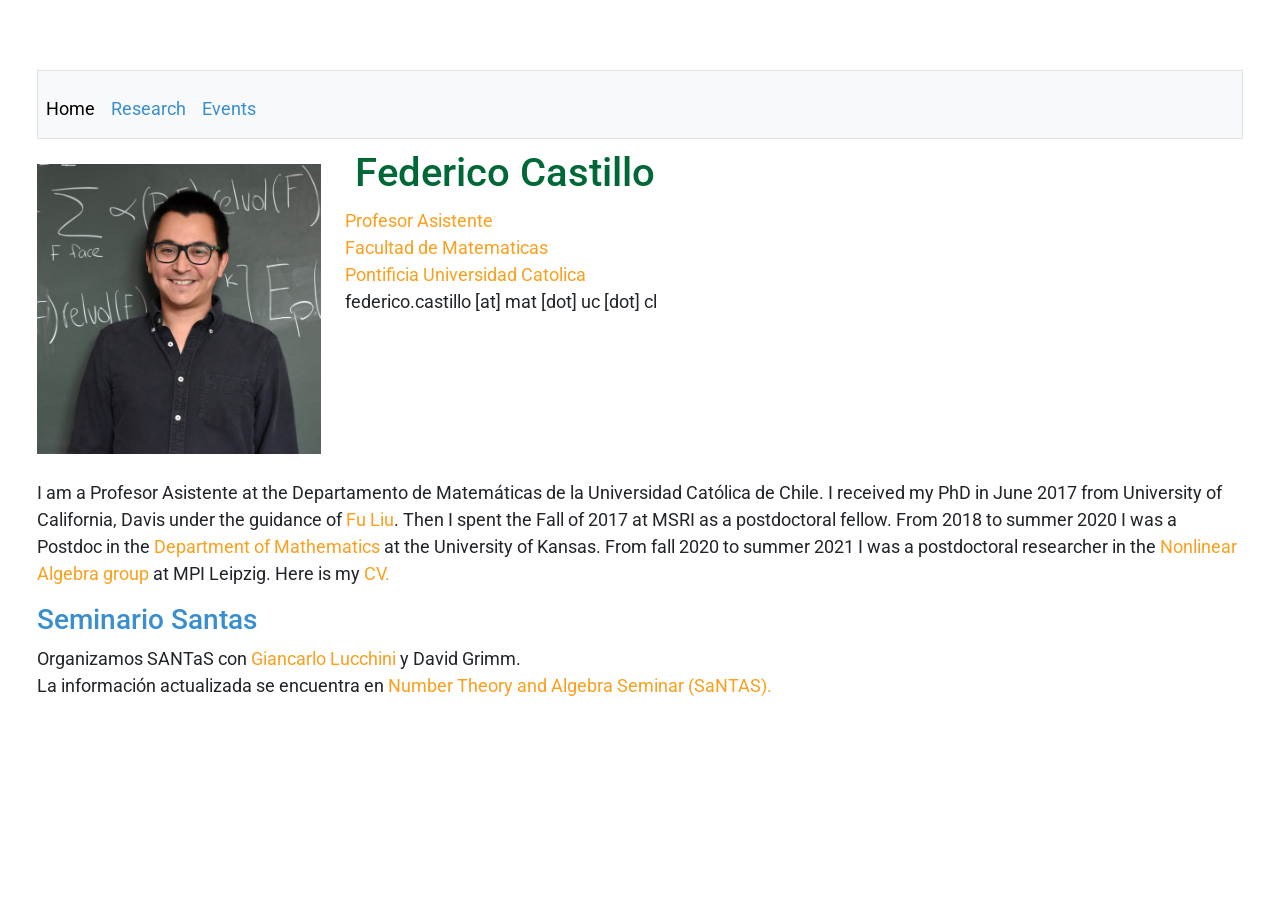
==== index.html @ 769864b7 "pequenos edits" ====
<!DOCTYPE html>
<html lang="en">

<head>
	<meta http-equiv="content-type" content="text/html; charset=UTF-8" />
	<meta content="Assistant Professor. Mathematics. Pontificia Universidad Catolica" name="description" />
	<meta content="federico castillo,math,mathematics" name="keywords" />
    <meta name="viewport" content="initial-scale=1, width=device-width">
    <!-- https://fonts.google.com/specimen/Roboto -->
    <link href="https://fonts.googleapis.com/css?family=Roboto:400,400italic,700&display=swap" rel="stylesheet">
    <link href="https://cdn.jsdelivr.net/npm/bootstrap@5.3.0/dist/css/bootstrap.min.css" rel="stylesheet" integrity="sha384-9ndCyUaIbzAi2FUVXJi0CjmCapSmO7SnpJef0486qhLnuZ2cdeRhO02iuK6FUUVM" crossorigin="anonymous">
    <link rel="stylesheet" type="text/css" href="styles.css" />
    
    <!-- Bootstrap needed --> 
    <script src="https://code.jquery.com/jquery-3.3.1.slim.min.js" integrity="sha384-q8i/X+965DzO0rT7abK41JStQIAqVgRVzpbzo5smXKp4YfRvH+8abtTE1Pi6jizo" crossorigin="anonymous"></script>
    <script src="https://cdn.jsdelivr.net/npm/popper.js@1.14.7/dist/umd/popper.min.js" integrity="sha384-UO2eT0CpHqdSJQ6hJty5KVphtPhzWj9WO1clHTMGa3JDZwrnQq4sF86dIHNDz0W1" crossorigin="anonymous"></script>
    <script src="https://cdn.jsdelivr.net/npm/bootstrap@4.3.1/dist/js/bootstrap.min.js" integrity="sha384-JjSmVgyd0p3pXB1rRibZUAYoIIy6OrQ6VrjIEaFf/nJGzIxFDsf4x0xIM+B07jRM" crossorigin="anonymous"></script>
    <title>Federico Castillo</title>
</head>

<body>
    <div class="container-fluid">
        <nav class="bg-light border navbar navbar-expand-md navbar-light ">
            <button aria-controls="navbar" aria-expanded="false" aria-label="Toggle navigation" class="navbar-toggler" data-target="#navbar_main" data-toggle="collapse" type="button">
                <span class="navbar-toggler-icon"></span>
            </button>
            <div class="collapse navbar-collapse" id="navbar_main">
                <ul class="navbar-nav me-auto mt-2">
                    <li class="nav-item"><a class="nav-link active" href="index.html" class="menu">Home</a></li>
                    <li class="nav-item"><a class="nav-link" href="research.html" class="menu">Research</a></li>
                    <li class="nav-item"><a class="nav-link" href="events.html" class="menu">Events</a></li>
                </ul>
            </div>
        </nav>

        <div class="row">
            <div class="col-md-3">
                <img class="img-fluid" src="profile.jpeg" > 
            </div>
            <div class="col-md-9">
                <h1>Federico Castillo<br></h1>

                <a href="https://www.mat.uc.cl/~federico.castillo">Profesor Asistente</a> <br>
                <a href="https://www.mat.uc.cl/">Facultad de Matematicas</a> <br>
                <a href="https://www.uc.cl/">Pontificia Universidad Catolica</a> <br>
                <p>federico.castillo [at] mat [dot] uc [dot] cl</p> <br>
            </div>
            <div class="col-md-12">
            <p>
                I am a Profesor Asistente at the Departamento de Matemáticas de la Universidad Cat&oacutelica de Chile. 
                I received my PhD in June 2017 from University of California, Davis under the guidance of <a href="https://www.math.ucdavis.edu/~fuliu/">Fu Liu</a>. 
                Then I spent the Fall of 2017 at MSRI as a postdoctoral fellow.
                From 2018 to summer 2020 I was a Postdoc in the <a href="https://mathematics.ku.edu/"> Department of Mathematics </a> at the University of Kansas.
                From fall 2020 to summer 2021 I was a postdoctoral researcher in the <a href="https://www.mis.mpg.de/nlalg/research.html"> Nonlinear Algebra group </a> at MPI Leipzig.
                Here is my <a href="cv-nuevo.pdf"> CV. </a>
            </p>
            </div>
			<h3> Seminario Santas </h3>
			<p> Organizamos SANTaS con <a href="https://sites.google.com/a/uchile.cl/mat-ciencias-prof-giancarlo-lucchini/"> Giancarlo Lucchini </a> y David Grimm.<br>
			La informaci&oacuten actualizada se encuentra en <a href="santas.html"> Number Theory and Algebra Seminar (SaNTAS). </a> 
			</p>
        </div>
    </div>


</body>
</html>
---- styles.css ----
img {
padding-bottom: 25px;
padding-top: 25px;
max-width:300px;
height: auto;
}

a { 
text-decoration:none; 
font-weight:400; 
font-family: Roboto; 
color:#fa9f1e;
}


.paper {
color:#d74e26;
font-weight:600; 
}


}


p {
margin: 1px 0;
}

p.one {
margin: 7px 0;
font-family: Roboto;
font-size:14px;
line-height:140%;
}

p.two {
margin: 25px 0;
}

.list li {
margin: 15px 0;
}	

.list--tight li {
margin: 6px 0;
}

h1{
color: #006837;
margin: 10px;
}

h2 {
color:#006837;
margin: 10px;
}

h3 {
color:#388ed1;
}
#general_info{
    margin: 20px;
}



#sidebar{
    margin-top:90px;
    text-align: right;
    width: 150px;
}

.nav-link{
    color:#388ed1;
}

.side {
list-style-type: none;
}

body {
background-color: #ffffff;
font-family: Roboto;
font-size:18px;
margin-left:25px;
margin-right:25px;
margin-top:70px;
margin-bottom:75px;
}
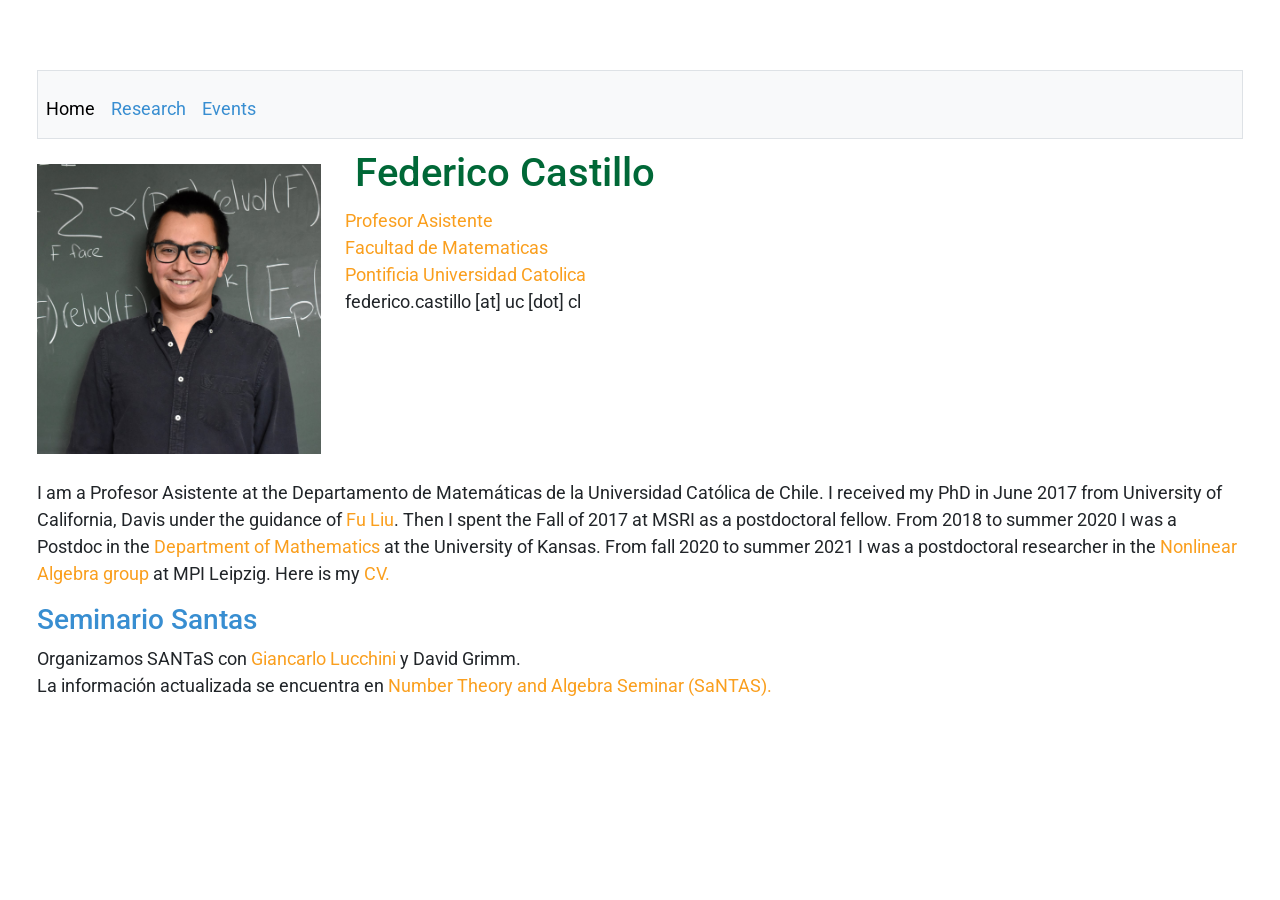
==== commit 91844a7e: "Added agrega5 Y otros eventos" ====
--- a/index.html
+++ b/index.html
@@ -43,7 +43,7 @@
                 <a href="https://www.mat.uc.cl/~federico.castillo">Profesor Asistente</a> <br>
                 <a href="https://www.mat.uc.cl/">Facultad de Matematicas</a> <br>
                 <a href="https://www.uc.cl/">Pontificia Universidad Catolica</a> <br>
-                <p>federico.castillo [at] mat [dot] uc [dot] cl</p> <br>
+                <p>federico.castillo [at] uc [dot] cl</p> <br>
             </div>
             <div class="col-md-12">
             <p>
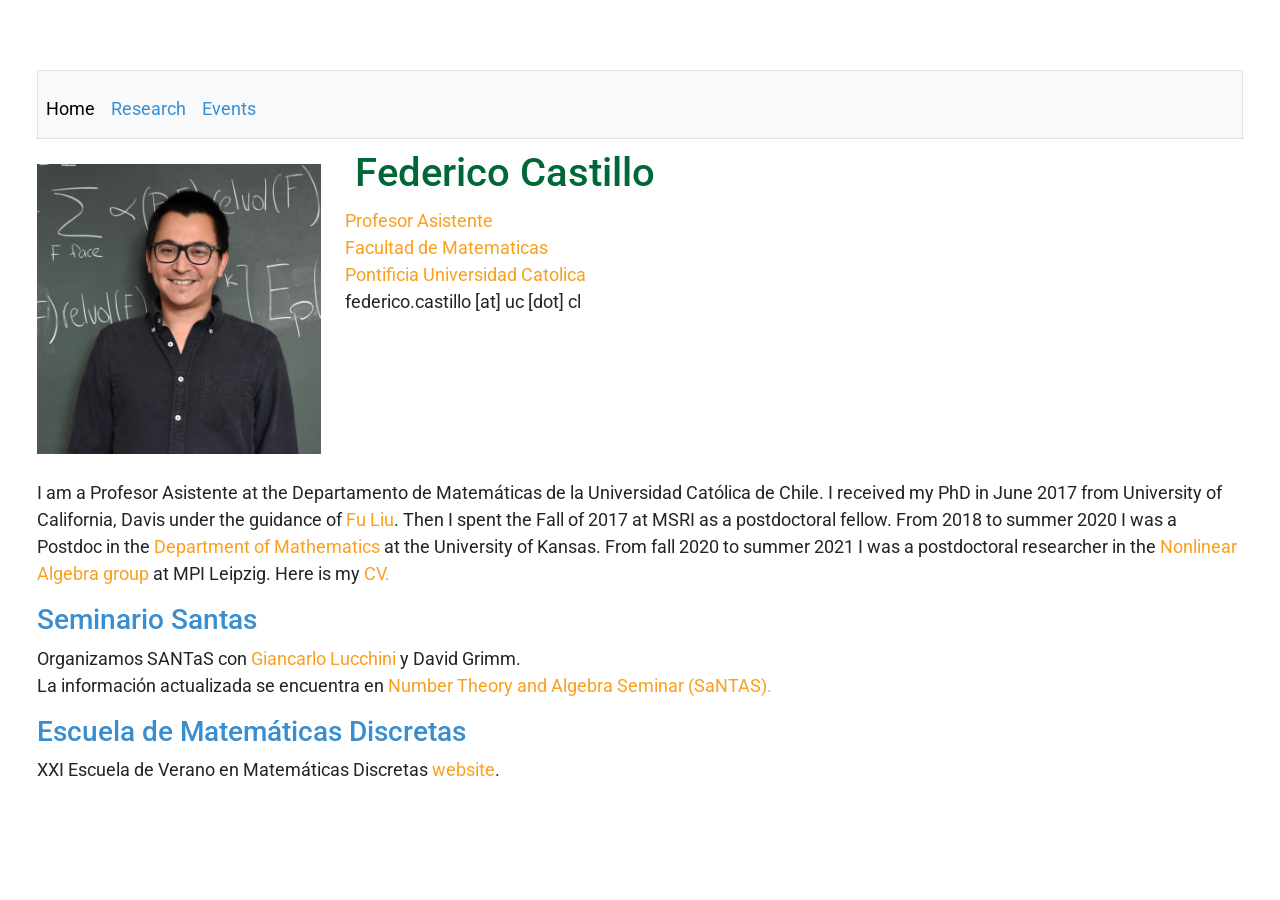
==== commit 1a86596c: "update" ====
--- a/index.html
+++ b/index.html
@@ -59,9 +59,14 @@
 			<p> Organizamos SANTaS con <a href="https://sites.google.com/a/uchile.cl/mat-ciencias-prof-giancarlo-lucchini/"> Giancarlo Lucchini </a> y David Grimm.<br>
 			La informaci&oacuten actualizada se encuentra en <a href="santas.html"> Number Theory and Algebra Seminar (SaNTAS). </a> 
 			</p>
+			<h3> Escuela de Matem&aacuteticas Discretas</h3>
+			<p> XXI Escuela de Verano en Matem&aacuteticas Discretas<a href="https://eventos.cmm.uchile.cl/discretas2026/"> website</a>.
+			</p>
         </div>
     </div>
 
 
+
+
 </body>
 </html>
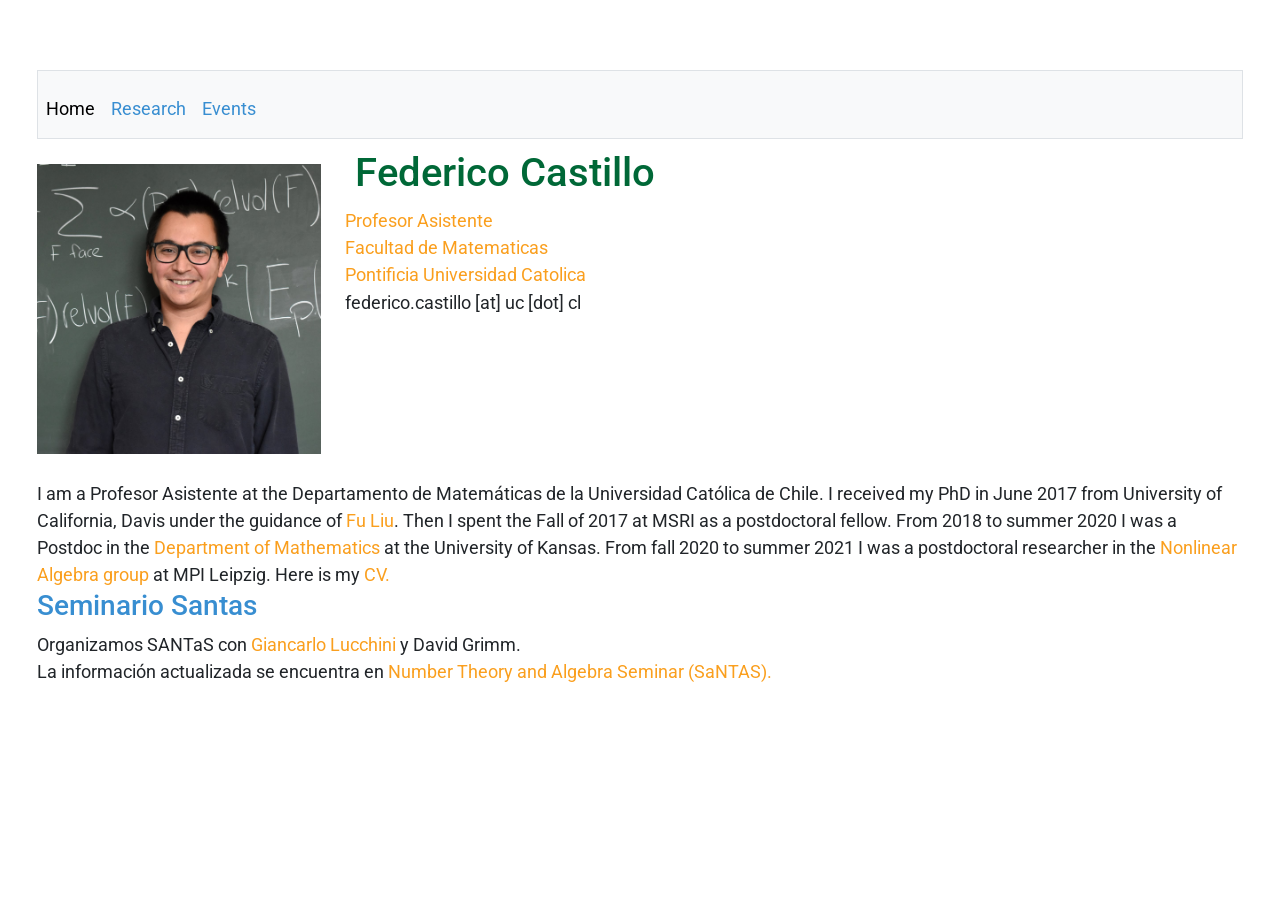
==== commit 8de21efa: "start 2026" ====
--- a/index.html
+++ b/index.html
@@ -59,9 +59,6 @@
 			<p> Organizamos SANTaS con <a href="https://sites.google.com/a/uchile.cl/mat-ciencias-prof-giancarlo-lucchini/"> Giancarlo Lucchini </a> y David Grimm.<br>
 			La informaci&oacuten actualizada se encuentra en <a href="santas.html"> Number Theory and Algebra Seminar (SaNTAS). </a> 
 			</p>
-			<h3> Escuela de Matem&aacuteticas Discretas</h3>
-			<p> XXI Escuela de Verano en Matem&aacuteticas Discretas<a href="https://eventos.cmm.uchile.cl/discretas2026/"> website</a>.
-			</p>
         </div>
     </div>
 
--- a/styles.css
+++ b/styles.css
@@ -16,9 +16,6 @@
 .paper {
 color:#d74e26;
 font-weight:600; 
-}
-
-
 }
 
 
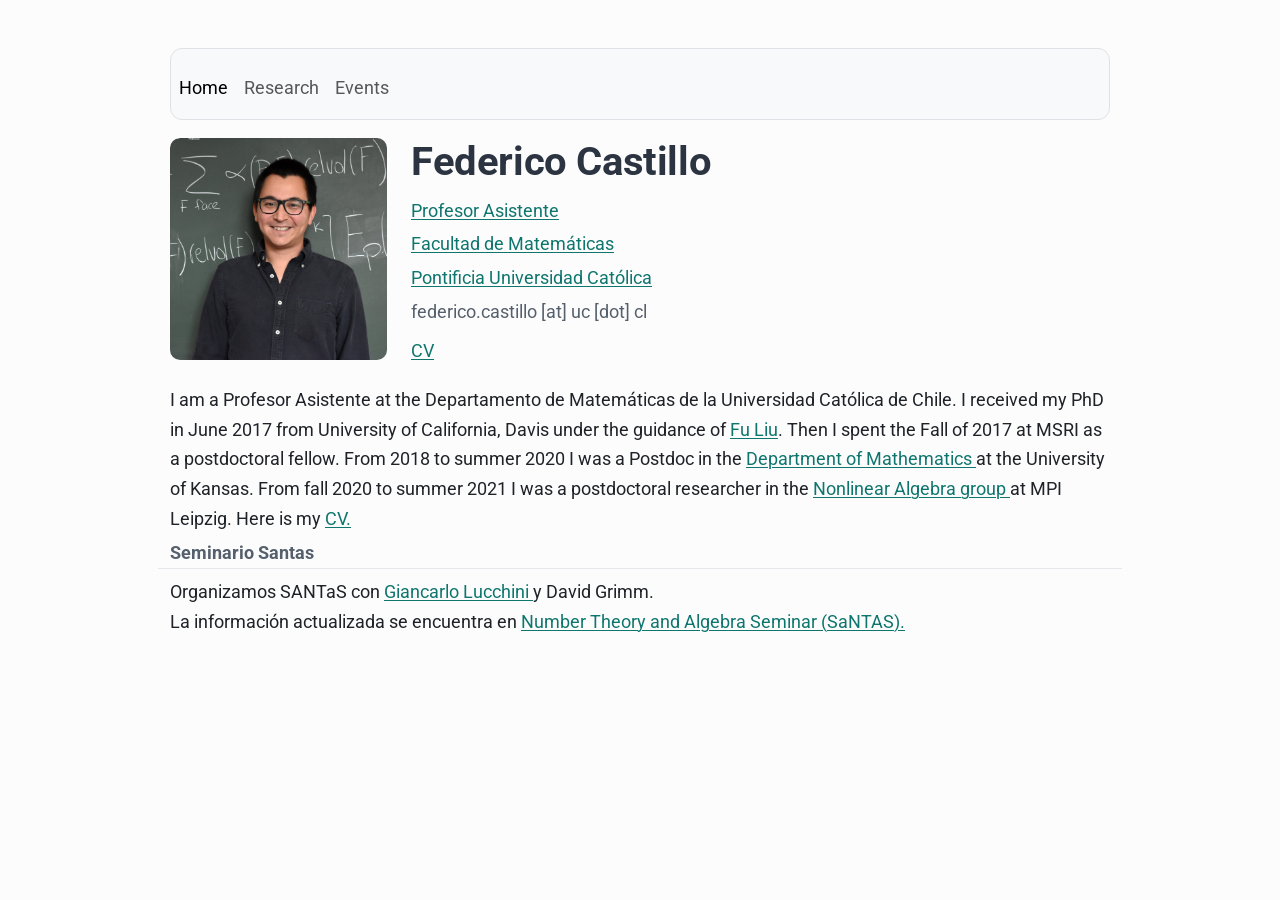
==== commit 372c1453: "Big revamp with chat gpt Clean the css Dropped the carrot palette Looks more normie, but honestly be" ====
--- a/index.html
+++ b/index.html
@@ -12,23 +12,27 @@
     <link rel="stylesheet" type="text/css" href="styles.css" />
     
     <!-- Bootstrap needed --> 
-    <script src="https://code.jquery.com/jquery-3.3.1.slim.min.js" integrity="sha384-q8i/X+965DzO0rT7abK41JStQIAqVgRVzpbzo5smXKp4YfRvH+8abtTE1Pi6jizo" crossorigin="anonymous"></script>
-    <script src="https://cdn.jsdelivr.net/npm/popper.js@1.14.7/dist/umd/popper.min.js" integrity="sha384-UO2eT0CpHqdSJQ6hJty5KVphtPhzWj9WO1clHTMGa3JDZwrnQq4sF86dIHNDz0W1" crossorigin="anonymous"></script>
-    <script src="https://cdn.jsdelivr.net/npm/bootstrap@4.3.1/dist/js/bootstrap.min.js" integrity="sha384-JjSmVgyd0p3pXB1rRibZUAYoIIy6OrQ6VrjIEaFf/nJGzIxFDsf4x0xIM+B07jRM" crossorigin="anonymous"></script>
+		<script src="https://cdn.jsdelivr.net/npm/bootstrap@5.3.0/dist/js/bootstrap.bundle.min.js"
+        integrity="sha384-...your integrity..."
+        crossorigin="anonymous"></script>
+
+    <!-- Title --> 
     <title>Federico Castillo</title>
 </head>
 
 <body>
     <div class="container-fluid">
         <nav class="bg-light border navbar navbar-expand-md navbar-light ">
-            <button aria-controls="navbar" aria-expanded="false" aria-label="Toggle navigation" class="navbar-toggler" data-target="#navbar_main" data-toggle="collapse" type="button">
+					<button class="navbar-toggler" type="button"
+        data-bs-toggle="collapse" data-bs-target="#navbar_main"
+        aria-controls="navbar_main" aria-expanded="false" aria-label="Toggle navigation">
                 <span class="navbar-toggler-icon"></span>
             </button>
             <div class="collapse navbar-collapse" id="navbar_main">
                 <ul class="navbar-nav me-auto mt-2">
-                    <li class="nav-item"><a class="nav-link active" href="index.html" class="menu">Home</a></li>
-                    <li class="nav-item"><a class="nav-link" href="research.html" class="menu">Research</a></li>
-                    <li class="nav-item"><a class="nav-link" href="events.html" class="menu">Events</a></li>
+                    <li class="nav-item"><a class="nav-link active" href="index.html" >Home</a></li>
+                    <li class="nav-item"><a class="nav-link" href="research.html" >Research</a></li>
+                    <li class="nav-item"><a class="nav-link" href="events.html" >Events</a></li>
                 </ul>
             </div>
         </nav>
@@ -40,10 +44,14 @@
             <div class="col-md-9">
                 <h1>Federico Castillo<br></h1>
 
-                <a href="https://www.mat.uc.cl/~federico.castillo">Profesor Asistente</a> <br>
-                <a href="https://www.mat.uc.cl/">Facultad de Matematicas</a> <br>
-                <a href="https://www.uc.cl/">Pontificia Universidad Catolica</a> <br>
-                <p>federico.castillo [at] uc [dot] cl</p> <br>
+								<div class="header-lines">
+								<p><a href="https://www.mat.uc.cl/~federico.castillo">Profesor Asistente</a></p>
+								<p><a href="https://www.mat.uc.cl/">Facultad de Matemáticas</a></p>
+								<p><a href="https://www.uc.cl/">Pontificia Universidad Católica</a></p>
+								<p>federico.castillo [at] uc [dot] cl</p>
+							</div>
+							<p><a href="cv-nuevo.pdf">CV</a></p>
+
             </div>
             <div class="col-md-12">
             <p>
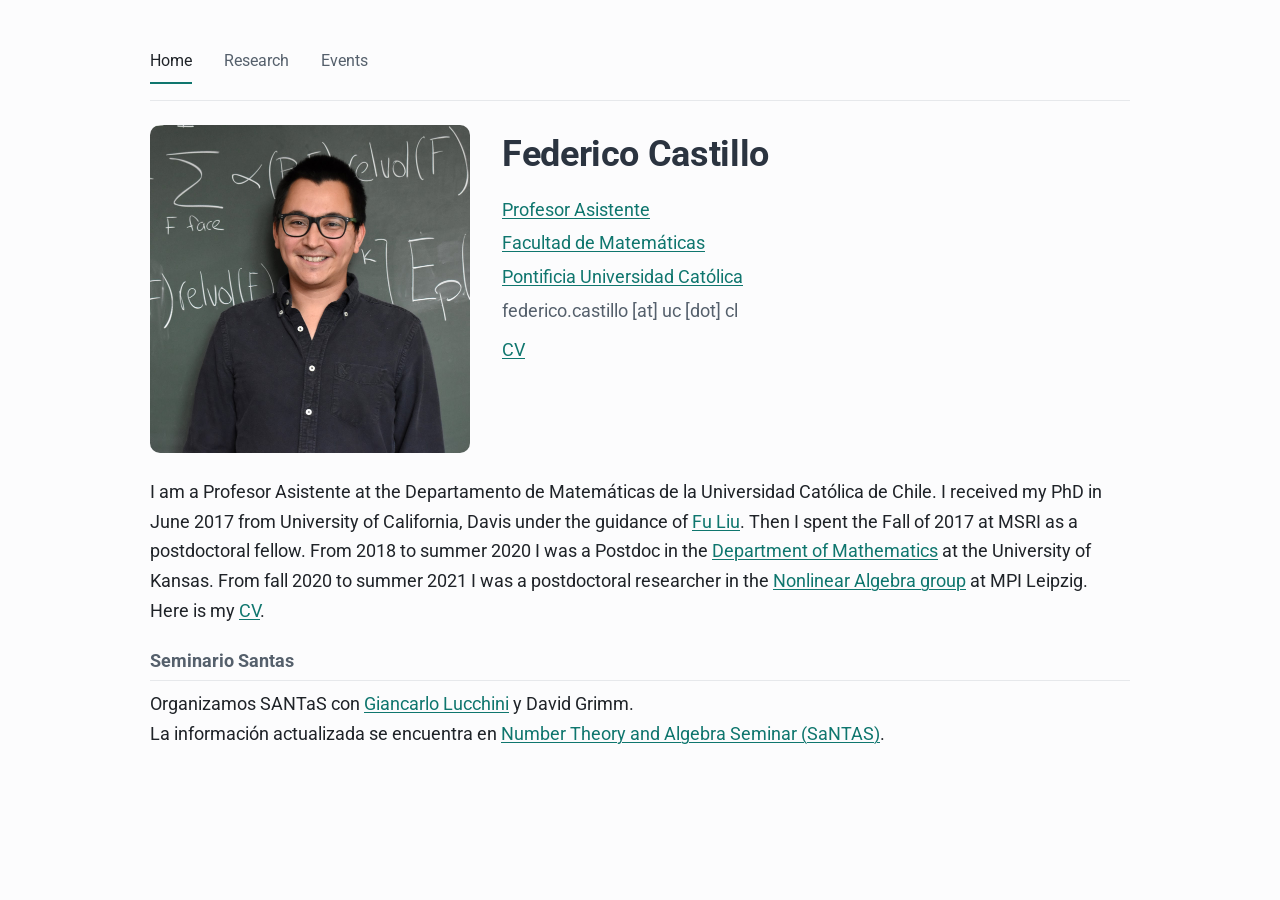
==== commit d357bc28: "Big revamp using claude" ====
--- a/index.html
+++ b/index.html
@@ -1,77 +1,43 @@
 <!DOCTYPE html>
 <html lang="en">
+<head>
+    <meta charset="UTF-8">
+    <meta name="viewport" content="width=device-width, initial-scale=1.0">
+    <meta name="description" content="Assistant Professor. Mathematics. Pontificia Universidad Catolica">
+    <meta name="keywords" content="federico castillo,math,mathematics">
+    <title>Federico Castillo</title>
+    <link href="https://fonts.googleapis.com/css?family=Roboto:400,400italic,700&display=swap" rel="stylesheet">
+    <link rel="stylesheet" href="styles.css">
+</head>
+<body>
+    <nav class="navbar">
+        <a href="index.html" class="active">Home</a>
+        <a href="research.html">Research</a>
+        <a href="events.html">Events</a>
+    </nav>
 
-<head>
-	<meta http-equiv="content-type" content="text/html; charset=UTF-8" />
-	<meta content="Assistant Professor. Mathematics. Pontificia Universidad Catolica" name="description" />
-	<meta content="federico castillo,math,mathematics" name="keywords" />
-    <meta name="viewport" content="initial-scale=1, width=device-width">
-    <!-- https://fonts.google.com/specimen/Roboto -->
-    <link href="https://fonts.googleapis.com/css?family=Roboto:400,400italic,700&display=swap" rel="stylesheet">
-    <link href="https://cdn.jsdelivr.net/npm/bootstrap@5.3.0/dist/css/bootstrap.min.css" rel="stylesheet" integrity="sha384-9ndCyUaIbzAi2FUVXJi0CjmCapSmO7SnpJef0486qhLnuZ2cdeRhO02iuK6FUUVM" crossorigin="anonymous">
-    <link rel="stylesheet" type="text/css" href="styles.css" />
-    
-    <!-- Bootstrap needed --> 
-		<script src="https://cdn.jsdelivr.net/npm/bootstrap@5.3.0/dist/js/bootstrap.bundle.min.js"
-        integrity="sha384-...your integrity..."
-        crossorigin="anonymous"></script>
-
-    <!-- Title --> 
-    <title>Federico Castillo</title>
-</head>
-
-<body>
-    <div class="container-fluid">
-        <nav class="bg-light border navbar navbar-expand-md navbar-light ">
-					<button class="navbar-toggler" type="button"
-        data-bs-toggle="collapse" data-bs-target="#navbar_main"
-        aria-controls="navbar_main" aria-expanded="false" aria-label="Toggle navigation">
-                <span class="navbar-toggler-icon"></span>
-            </button>
-            <div class="collapse navbar-collapse" id="navbar_main">
-                <ul class="navbar-nav me-auto mt-2">
-                    <li class="nav-item"><a class="nav-link active" href="index.html" >Home</a></li>
-                    <li class="nav-item"><a class="nav-link" href="research.html" >Research</a></li>
-                    <li class="nav-item"><a class="nav-link" href="events.html" >Events</a></li>
-                </ul>
+    <div class="profile-section">
+        <img src="profile.jpeg" alt="Federico Castillo">
+        <div>
+            <h1>Federico Castillo</h1>
+            <div class="header-lines">
+                <p><a href="https://www.mat.uc.cl/~federico.castillo">Profesor Asistente</a></p>
+                <p><a href="https://www.mat.uc.cl/">Facultad de Matemáticas</a></p>
+                <p><a href="https://www.uc.cl/">Pontificia Universidad Católica</a></p>
+                <p>federico.castillo [at] uc [dot] cl</p>
             </div>
-        </nav>
-
-        <div class="row">
-            <div class="col-md-3">
-                <img class="img-fluid" src="profile.jpeg" > 
-            </div>
-            <div class="col-md-9">
-                <h1>Federico Castillo<br></h1>
-
-								<div class="header-lines">
-								<p><a href="https://www.mat.uc.cl/~federico.castillo">Profesor Asistente</a></p>
-								<p><a href="https://www.mat.uc.cl/">Facultad de Matemáticas</a></p>
-								<p><a href="https://www.uc.cl/">Pontificia Universidad Católica</a></p>
-								<p>federico.castillo [at] uc [dot] cl</p>
-							</div>
-							<p><a href="cv-nuevo.pdf">CV</a></p>
-
-            </div>
-            <div class="col-md-12">
-            <p>
-                I am a Profesor Asistente at the Departamento de Matemáticas de la Universidad Cat&oacutelica de Chile. 
-                I received my PhD in June 2017 from University of California, Davis under the guidance of <a href="https://www.math.ucdavis.edu/~fuliu/">Fu Liu</a>. 
-                Then I spent the Fall of 2017 at MSRI as a postdoctoral fellow.
-                From 2018 to summer 2020 I was a Postdoc in the <a href="https://mathematics.ku.edu/"> Department of Mathematics </a> at the University of Kansas.
-                From fall 2020 to summer 2021 I was a postdoctoral researcher in the <a href="https://www.mis.mpg.de/nlalg/research.html"> Nonlinear Algebra group </a> at MPI Leipzig.
-                Here is my <a href="cv-nuevo.pdf"> CV. </a>
-            </p>
-            </div>
-			<h3> Seminario Santas </h3>
-			<p> Organizamos SANTaS con <a href="https://sites.google.com/a/uchile.cl/mat-ciencias-prof-giancarlo-lucchini/"> Giancarlo Lucchini </a> y David Grimm.<br>
-			La informaci&oacuten actualizada se encuentra en <a href="santas.html"> Number Theory and Algebra Seminar (SaNTAS). </a> 
-			</p>
+            <p><a href="cv-nuevo.pdf">CV</a></p>
         </div>
     </div>
 
+    <p>
+        I am a Profesor Asistente at the Departamento de Matemáticas de la Universidad Católica de Chile. I received my PhD in June 2017 from University of California, Davis under the guidance of <a href="https://www.math.ucdavis.edu/~fuliu/">Fu Liu</a>. Then I spent the Fall of 2017 at MSRI as a postdoctoral fellow. From 2018 to summer 2020 I was a Postdoc in the <a href="https://mathematics.ku.edu/">Department of Mathematics</a> at the University of Kansas. From fall 2020 to summer 2021 I was a postdoctoral researcher in the <a href="https://www.mis.mpg.de/nlalg/research.html">Nonlinear Algebra group</a> at MPI Leipzig. Here is my <a href="cv-nuevo.pdf">CV</a>.
+    </p>
 
-
-
+    <h3>Seminario Santas</h3>
+    <p>
+        Organizamos SANTaS con <a href="https://sites.google.com/a/uchile.cl/mat-ciencias-prof-giancarlo-lucchini/">Giancarlo Lucchini</a> y David Grimm.<br>
+        La información actualizada se encuentra en <a href="santas.html">Number Theory and Algebra Seminar (SaNTAS)</a>.
+    </p>
 </body>
 </html>
--- a/styles.css
+++ b/styles.css
@@ -0,0 +1,197 @@
+/* =========================================================
+   Federico Castillo -- minimal academic theme
+   Change colors in :root and the whole site updates.
+   ========================================================= */
+
+:root{
+  --bg: #fcfcfd;
+  --text: #1f2328;        /* near-black */
+  --muted: #55606c;       /* gray for secondary text */
+
+	--heading: #2b3440;
+	--link: #0f766e;
+	--link-hover: #115e59;
+	--paper: #7c2d12;
+
+  --card: #f6f8fa;        /* very light gray for subtle panels */
+  --border: #e6e8eb;
+
+  --maxw: 980px;
+}
+
+body{
+  background: var(--bg);
+  color: var(--text);
+  font-family: Roboto, system-ui, -apple-system, "Segoe UI", Arial, sans-serif;
+  font-size: 18px;
+  line-height: 1.65;
+  max-width: var(--maxw);
+  margin: 48px auto 72px auto;
+  padding: 0 20px;
+}
+
+/* ===== Simple Navbar ===== */
+.navbar {
+  display: flex;
+  gap: 2rem;
+  padding: 0 0 1rem 0;
+  margin-bottom: 1.5rem;
+  border-bottom: 1px solid var(--border);
+}
+
+.navbar a {
+  text-decoration: none;
+  color: var(--muted);
+  font-size: 1rem;
+  padding-bottom: 0.5rem;
+  transition: color 0.2s;
+}
+
+.navbar a:hover {
+  color: var(--text);
+}
+
+.navbar a.active {
+  color: var(--text);
+  border-bottom: 2px solid var(--link);
+}
+
+/* ===== Images ===== */
+img{
+  display: block;
+  max-width: 320px;
+  height: auto;
+  border-radius: 10px;
+}
+
+/* ===== Headings ===== */
+h1{
+  color: var(--heading);
+  margin: 0 0 10px 0;
+  font-weight: 700;
+  letter-spacing: -0.01em;
+}
+
+h2{
+  color: var(--heading);
+  margin: 28px 0 10px 0;
+  font-weight: 700;
+}
+
+h3{
+  color: var(--muted);
+  margin: 22px 0 8px 0;
+  font-weight: 700;
+  font-size: 1.1rem;
+  border-bottom: 1px solid var(--border);
+  padding-bottom: 4px;
+}
+
+h3 + p {
+  margin-top: 0.3rem;
+}
+
+/* ===== Links ===== */
+a{
+  color: var(--link);
+  text-decoration: underline;
+  text-decoration-thickness: 1px;
+  text-underline-offset: 2px;
+}
+
+a:hover,
+a:focus{
+  color: var(--link-hover);
+  text-decoration-thickness: 2px;
+}
+
+.paper{
+  color: var(--paper);
+  font-weight: 600;
+}
+
+/* ===== Paragraphs ===== */
+p{
+  margin: 0.6rem 0;
+}
+
+.header-lines p{
+  margin: 0.25rem 0;
+  color: var(--muted);
+}
+
+/* ===== Lists ===== */
+.list li{ margin: 0.9rem 0; }
+.list--tight li{ margin: 0.35rem 0; }
+
+/* ===== Layout ===== */
+.profile-section {
+  display: flex;
+  gap: 2rem;
+  margin-bottom: 1.5rem;
+  align-items: flex-start;
+}
+
+.content-section {
+  margin-top: 1.5rem;
+}
+
+/* ===== Publications ===== */
+.pubs ol, .pubs ul{
+  padding-left: 1.4rem;
+}
+
+.pubs ol li, .pubs ul li{
+  margin: 0.9rem 0;
+  padding: 0.85rem 0.9rem;
+  border: 1px solid var(--border);
+  border-radius: 12px;
+  background: var(--bg);
+  line-height: 1.55;
+}
+
+a.paper{
+  color: var(--heading);
+  font-weight: 700;
+  text-decoration: none;
+}
+
+a.paper:hover,
+a.paper:focus{
+  color: var(--link-hover);
+  text-decoration: underline;
+  text-decoration-thickness: 2px;
+  text-underline-offset: 2px;
+}
+
+.pubs ol li b, .pubs ul li b{
+  color: var(--muted);
+  font-weight: 700;
+}
+
+.pubs ol[reversed] > li:first-child{
+  background: var(--card);
+}
+
+.pub-link{
+  color: var(--link);
+  text-decoration: underline;
+}
+
+/* ===== Responsive ===== */
+@media (max-width: 600px) {
+  .navbar {
+    gap: 1.5rem;
+    justify-content: center;
+  }
+
+  .profile-section {
+    flex-direction: column;
+    align-items: center;
+    text-align: center;
+  }
+
+  img {
+    max-width: 200px;
+  }
+}
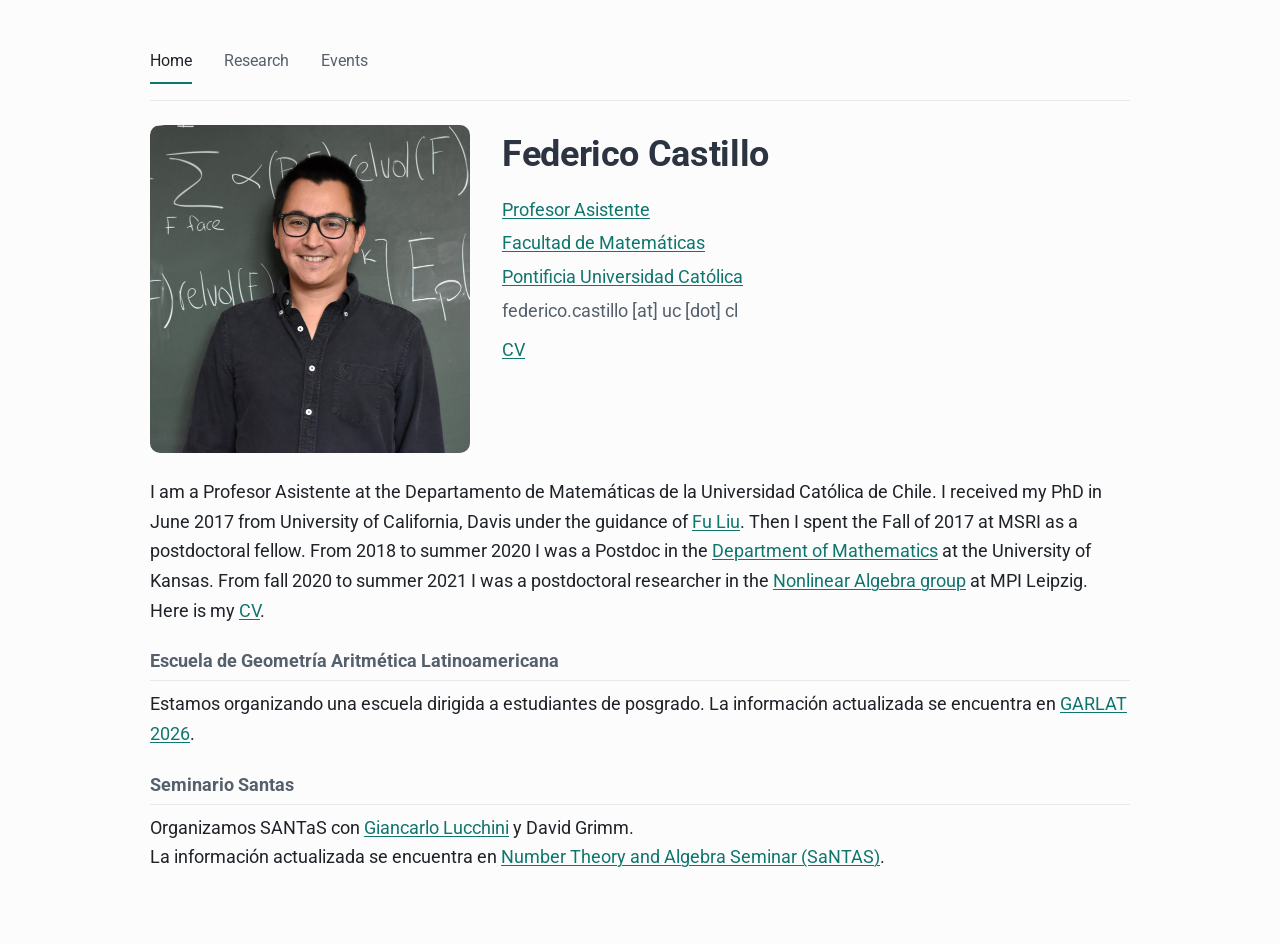
==== commit f63b4054: "agregado lucho arenas" ====
--- a/index.html
+++ b/index.html
@@ -34,6 +34,12 @@
         I am a Profesor Asistente at the Departamento de Matemáticas de la Universidad Católica de Chile. I received my PhD in June 2017 from University of California, Davis under the guidance of <a href="https://www.math.ucdavis.edu/~fuliu/">Fu Liu</a>. Then I spent the Fall of 2017 at MSRI as a postdoctoral fellow. From 2018 to summer 2020 I was a Postdoc in the <a href="https://mathematics.ku.edu/">Department of Mathematics</a> at the University of Kansas. From fall 2020 to summer 2021 I was a postdoctoral researcher in the <a href="https://www.mis.mpg.de/nlalg/research.html">Nonlinear Algebra group</a> at MPI Leipzig. Here is my <a href="cv-nuevo.pdf">CV</a>.
     </p>
 
+    <h3>Escuela de Geometría Aritmética Latinoamericana</h3>
+    <p>
+        Estamos organizando una escuela dirigida a estudiantes de posgrado.
+        La información actualizada se encuentra en <a href="https://sites.google.com/view/garlat-2026/home?authuser=1">GARLAT 2026</a>.
+    </p>
+
     <h3>Seminario Santas</h3>
     <p>
         Organizamos SANTaS con <a href="https://sites.google.com/a/uchile.cl/mat-ciencias-prof-giancarlo-lucchini/">Giancarlo Lucchini</a> y David Grimm.<br>
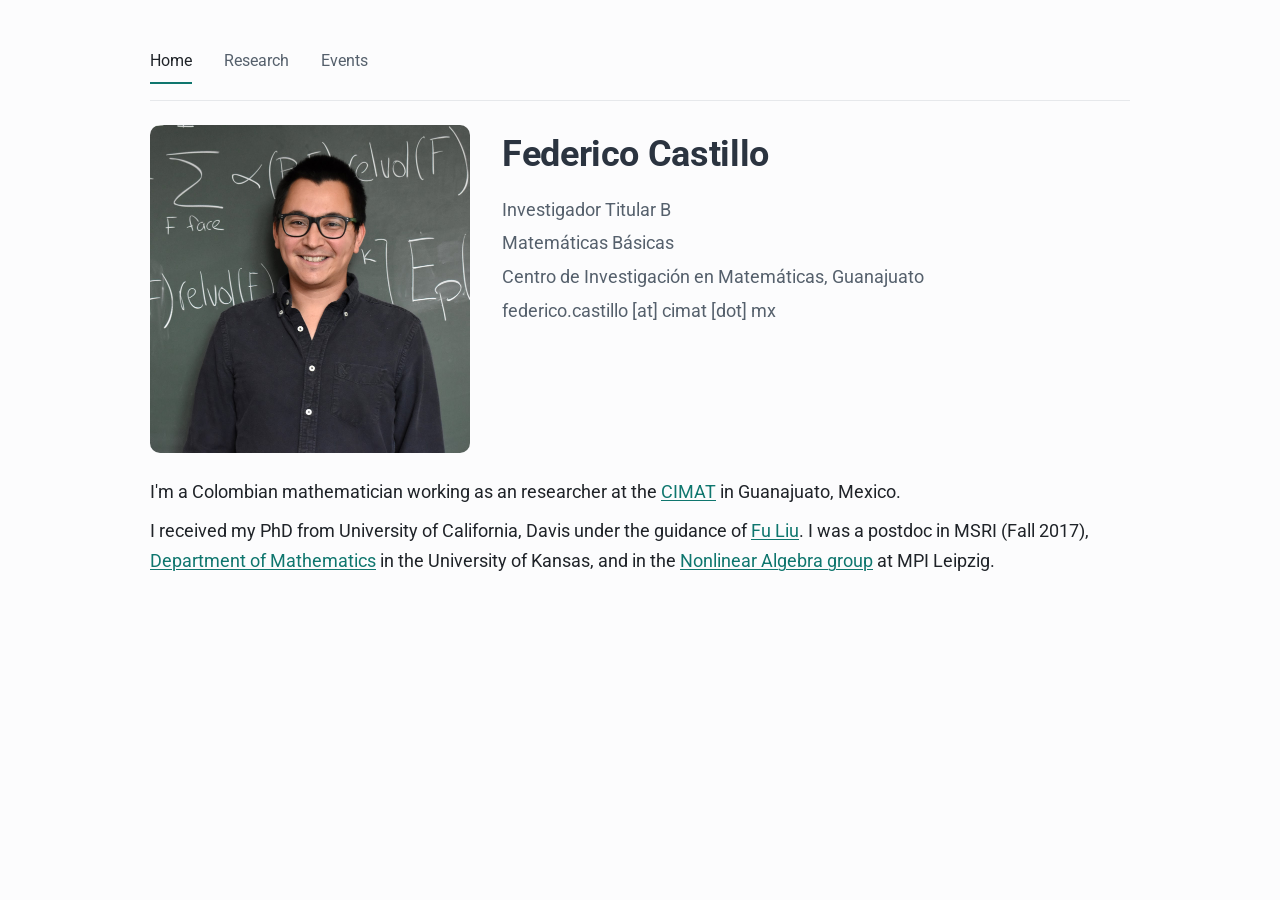
==== commit 0ac53b0d: "Update index for cimat" ====
--- a/index.html
+++ b/index.html
@@ -3,7 +3,7 @@
 <head>
     <meta charset="UTF-8">
     <meta name="viewport" content="width=device-width, initial-scale=1.0">
-    <meta name="description" content="Assistant Professor. Mathematics. Pontificia Universidad Catolica">
+    <meta name="description" content="Assistant Professor. Mathematics. Centro de investagacion en matematica (CIMAT)">
     <meta name="keywords" content="federico castillo,math,mathematics">
     <title>Federico Castillo</title>
     <link href="https://fonts.googleapis.com/css?family=Roboto:400,400italic,700&display=swap" rel="stylesheet">
@@ -21,29 +21,23 @@
         <div>
             <h1>Federico Castillo</h1>
             <div class="header-lines">
-                <p><a href="https://www.mat.uc.cl/~federico.castillo">Profesor Asistente</a></p>
-                <p><a href="https://www.mat.uc.cl/">Facultad de Matemáticas</a></p>
-                <p><a href="https://www.uc.cl/">Pontificia Universidad Católica</a></p>
-                <p>federico.castillo [at] uc [dot] cl</p>
+                <p>Investigador Titular B</p>
+                <p>Matemáticas Básicas</p>
+                <p>Centro de Investigación en Matemáticas, Guanajuato</p>
+                <p>federico.castillo [at] cimat [dot] mx</p>
             </div>
-            <p><a href="cv-nuevo.pdf">CV</a></p>
         </div>
     </div>
 
-    <p>
-        I am a Profesor Asistente at the Departamento de Matemáticas de la Universidad Católica de Chile. I received my PhD in June 2017 from University of California, Davis under the guidance of <a href="https://www.math.ucdavis.edu/~fuliu/">Fu Liu</a>. Then I spent the Fall of 2017 at MSRI as a postdoctoral fellow. From 2018 to summer 2020 I was a Postdoc in the <a href="https://mathematics.ku.edu/">Department of Mathematics</a> at the University of Kansas. From fall 2020 to summer 2021 I was a postdoctoral researcher in the <a href="https://www.mis.mpg.de/nlalg/research.html">Nonlinear Algebra group</a> at MPI Leipzig. Here is my <a href="cv-nuevo.pdf">CV</a>.
-    </p>
+			<p> <p align="justify">
+			I'm a Colombian mathematician working as an researcher at the <a target="_blank" href="https://www.cimat.mx/">CIMAT</a> in Guanajuato, Mexico. 
+			</p>
 
-    <h3>Escuela de Geometría Aritmética Latinoamericana</h3>
-    <p>
-        Estamos organizando una escuela dirigida a estudiantes de posgrado.
-        La información actualizada se encuentra en <a href="https://sites.google.com/view/garlat-2026/home?authuser=1">GARLAT 2026</a>.
-    </p>
+			<p>
+					I received my PhD from University of California, Davis under the guidance of <a href="https://www.math.ucdavis.edu/~fuliu/">Fu Liu</a>. 
+					I was a postdoc in MSRI (Fall 2017), <a href="https://mathematics.ku.edu/">Department of Mathematics</a> in the University of Kansas, and in the <a href="https://www.mis.mpg.de/nlalg/research.html">Nonlinear Algebra group</a> at MPI Leipzig.
+			</p>
 
-    <h3>Seminario Santas</h3>
-    <p>
-        Organizamos SANTaS con <a href="https://sites.google.com/a/uchile.cl/mat-ciencias-prof-giancarlo-lucchini/">Giancarlo Lucchini</a> y David Grimm.<br>
-        La información actualizada se encuentra en <a href="santas.html">Number Theory and Algebra Seminar (SaNTAS)</a>.
-    </p>
+
 </body>
 </html>
